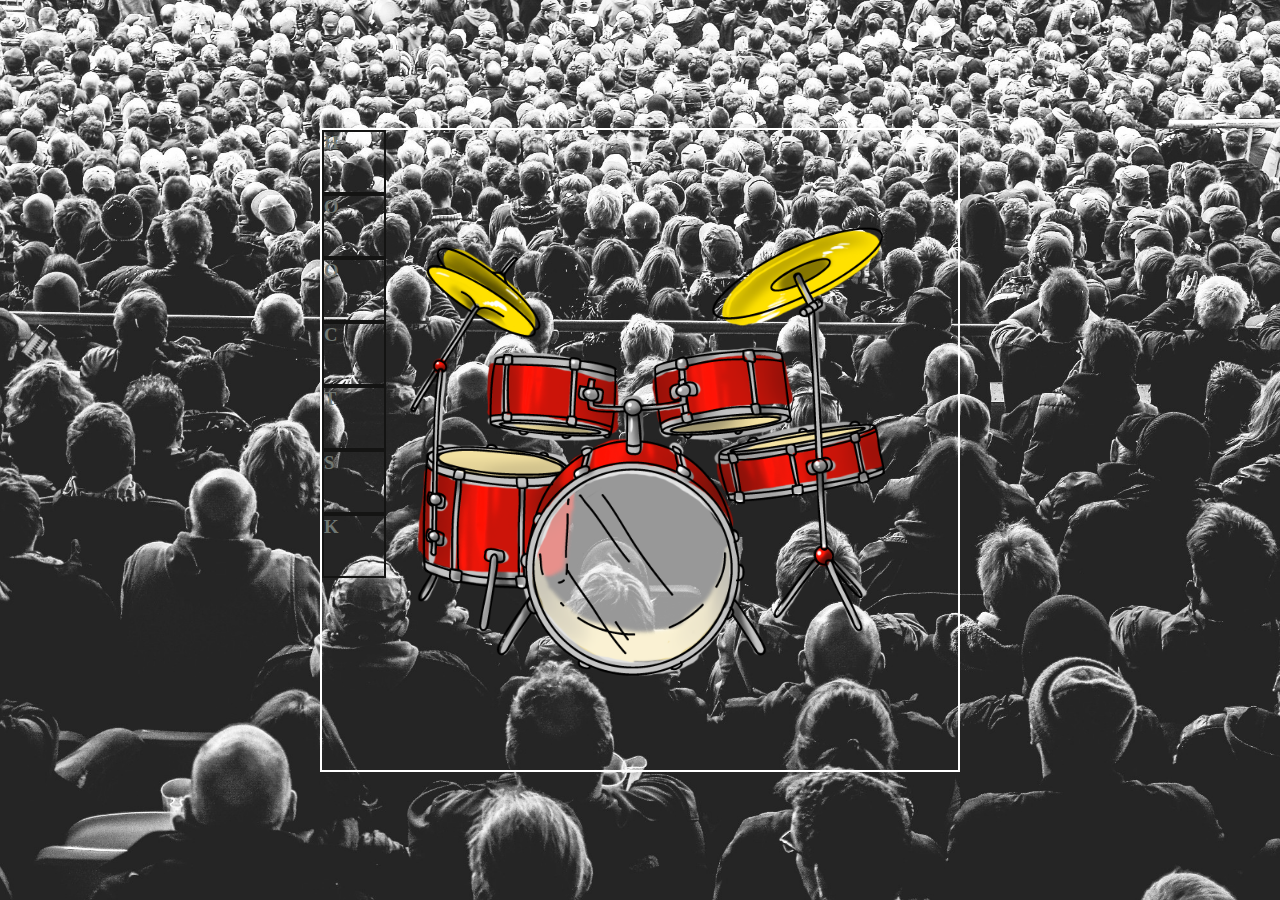
==== 01_JS_Drum_Kit/index.html @ 19f9cda3 "Estructura html, estilos contenedor e imagen, falta colocar las teclas en su sitio y darle estilo." ====
<!DOCTYPE html>
<html lang="es">

  <head>
    <meta charset="UTF-8">
    <meta name="viewport" content="width=device-width, initial-scale=1.0">
    <link rel="stylesheet" href="normalize.css">
    <link rel="stylesheet" href="styles.css">
    <link rel="shortcut icon" href="images/bateria.png" type="image/x-icon">
    <title>Drump kit</title>
  </head>

  <body>
    <main class="container">
      <div class="container__image"></div>
      </div>
      <div class="container__keys">
        <div class="key" id="h">
          <h3>H</h3>
        </div>
        <div class="key" id="o">
          <h3>O</h3>
        </div>
        <div class="key" id="b">
          <h3>O</h3>
        </div>
        <div class="key" id="c">
          <h3>C</h3>
        </div>
        <div class="key" id="t">
          <h3>T</h3>
        </div>
        <div class="key" id="s">
          <h3>S</h3>
        </div>
        <div class="key" id="k">
          <h3>K</h3>
        </div>
      </div>
      
    </main>
  </body>

</html>
---- 01_JS_Drum_Kit/styles.css ----
/* Estilos generales */

* {
  margin: 0;
  padding: 0;
  box-sizing: border-box;
}

body {
  min-height: 100vh;
  
  display: flex;
  justify-content: center;
  align-items: center; 
  background: url(images/background.jpg) no-repeat center center / cover;
}

/* Contenedores */

.container {
  position: relative;
  width: 50%;
  padding-top: 50%;
  border: 2px solid white;
  min-width: 370px;
  min-height: 370px;
}

.container__image {
  width: 100%;
  height: 100%;
  position: absolute;
  top: 0;
  left: 0;
  background: url(images/klipartz.com\ \(1\).png) no-repeat center center / cover;
}

.container__keys {
  width: 100%;
  height: 100%;
  position: absolute;
  top: 0;
  left: 0;
}

/* Teclas */

.key {
  border: 2px solid rgb(20, 20, 19);
  width: 10%;
  height: 10%;
  color: rgb(112, 119, 114);
}
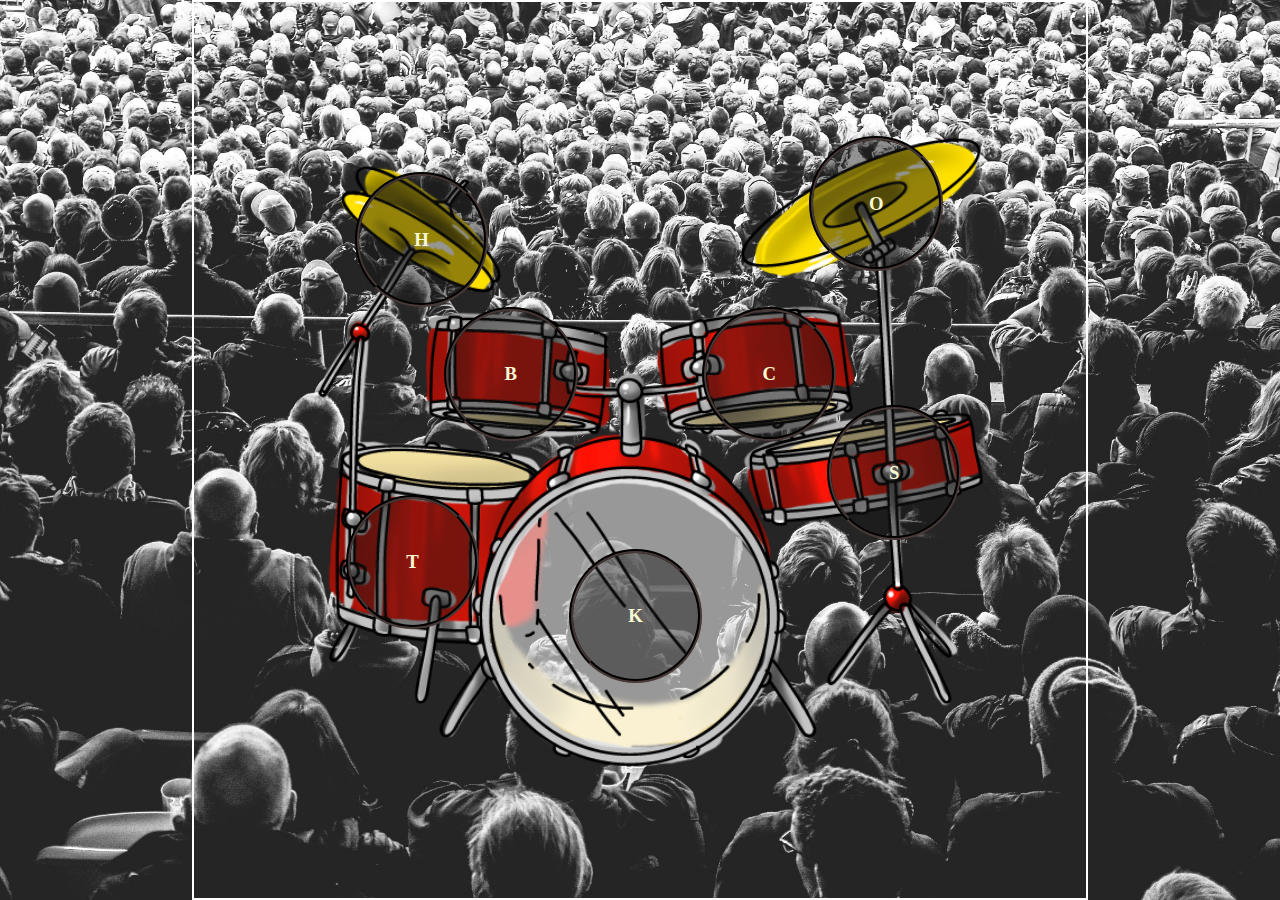
==== commit d24ad60a: "Colocación teclas sobre tambores." ====
--- a/01_JS_Drum_Kit/index.html
+++ b/01_JS_Drum_Kit/index.html
@@ -22,7 +22,7 @@
           <h3>O</h3>
         </div>
         <div class="key" id="b">
-          <h3>O</h3>
+          <h3>B</h3>
         </div>
         <div class="key" id="c">
           <h3>C</h3>
--- a/01_JS_Drum_Kit/styles.css
+++ b/01_JS_Drum_Kit/styles.css
@@ -19,8 +19,8 @@
 
 .container {
   position: relative;
-  width: 50%;
-  padding-top: 50%;
+  width: 70%;
+  padding-top: 70%;
   border: 2px solid white;
   min-width: 370px;
   min-height: 370px;
@@ -38,16 +38,93 @@
 .container__keys {
   width: 100%;
   height: 100%;
-  position: absolute;
-  top: 0;
-  left: 0;
 }
 
 /* Teclas */
 
 .key {
+  display: flex;
+  align-items: center;
+  justify-content: center;
   border: 2px solid rgb(20, 20, 19);
   width: 10%;
   height: 10%;
-  color: rgb(112, 119, 114);
+  color: lightgoldenrodyellow
 }
+
+#k{
+  position: absolute;
+  top: 61%;
+  left: 42%;
+  height: 15%;
+  width: 15%;
+  border: groove 4px rgb(70, 57, 55);
+  border-radius: 50%;
+  background-color:rgba(20, 20, 19, 0.452)
+}
+
+#t{
+  position: absolute;
+  top: 55%;
+  left: 17%;
+  height: 15%;
+  width: 15%;
+  border: groove 4px rgb(70, 57, 55);
+  border-radius: 50%;
+  background-color:rgba(20, 20, 19, 0.452)
+}
+
+#s{
+  position: absolute;
+  top: 45%;
+  left: 71%;
+  height: 15%;
+  width: 15%;
+  border: groove 4px rgb(70, 57, 55);
+  border-radius: 50%;
+  background-color:rgba(20, 20, 19, 0.452)
+}
+
+#b{
+  position: absolute;
+  top: 34%;
+  left: 28%;
+  height: 15%;
+  width: 15%;
+  border: groove 4px rgb(70, 57, 55);
+  border-radius: 50%;
+  background-color:rgba(20, 20, 19, 0.452)
+}
+
+#o{
+  position: absolute;
+  top: 15%;
+  left: 69%;
+  height: 15%;
+  width: 15%;
+  border: groove 4px rgb(70, 57, 55);
+  border-radius: 50%;
+  background-color:rgba(20, 20, 19, 0.452)
+}
+
+#c{
+  position: absolute;
+  top: 34%;
+  left: 57%;
+  height: 15%;
+  width: 15%;
+  border: groove 4px rgb(70, 57, 55);
+  border-radius: 50%;
+  background-color:rgba(20, 20, 19, 0.452)
+}
+
+#h{
+  position: absolute;
+  top: 19%;
+  left: 18%;
+  height: 15%;
+  width: 15%;
+  border: groove 4px rgb(70, 57, 55);
+  border-radius: 50%;
+  background-color:rgba(20, 20, 19, 0.452)
+}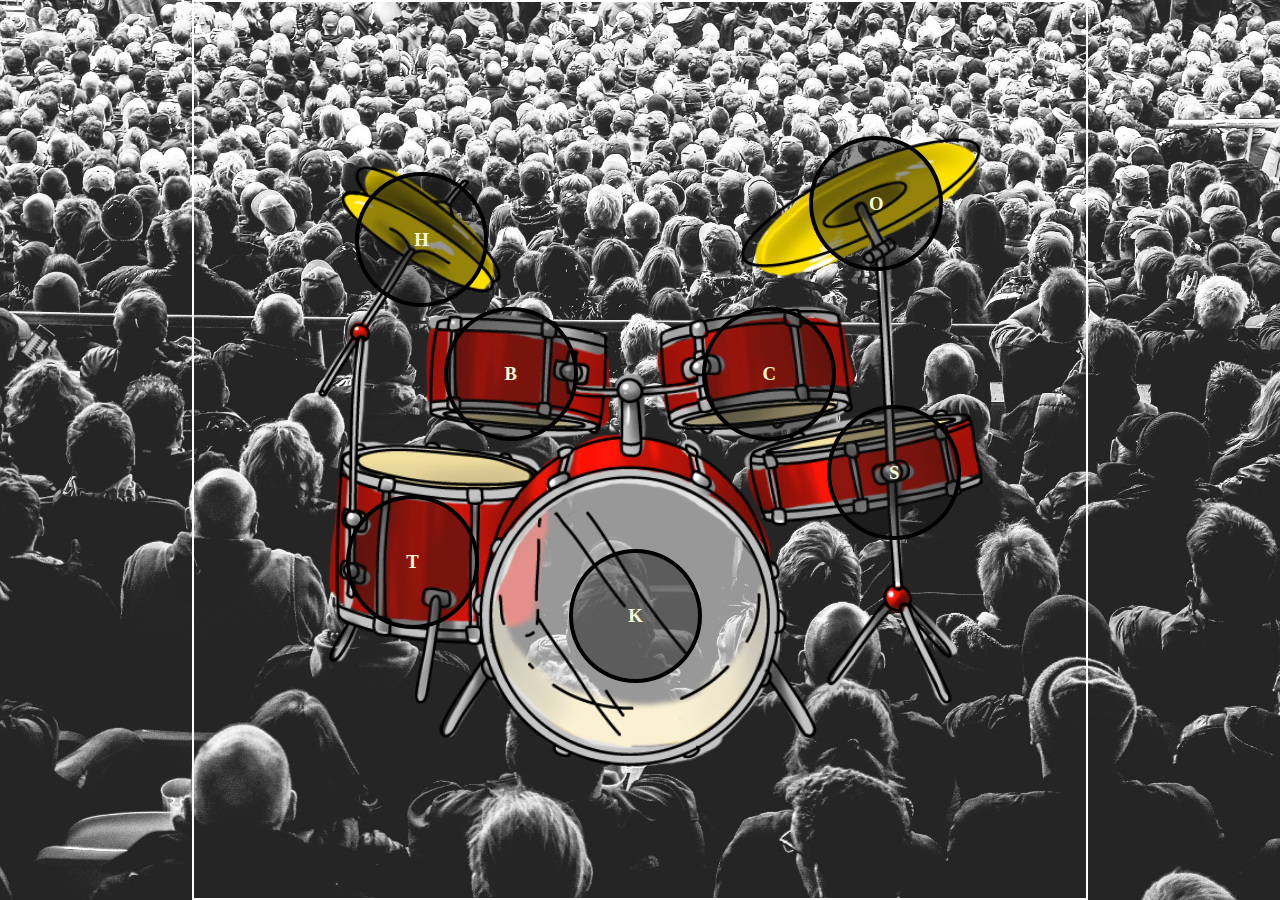
==== commit 2782aca3: "Sonidos al pulsar las teclas" ====
--- a/01_JS_Drum_Kit/index.html
+++ b/01_JS_Drum_Kit/index.html
@@ -39,6 +39,8 @@
       </div>
       
     </main>
+
+    <script src="app.js"></script>
   </body>
 
 </html>--- a/01_JS_Drum_Kit/styles.css
+++ b/01_JS_Drum_Kit/styles.css
@@ -49,7 +49,15 @@
   border: 2px solid rgb(20, 20, 19);
   width: 10%;
   height: 10%;
-  color: lightgoldenrodyellow
+  color: lightgoldenrodyellow;
+  border: solid 4px black;
+  border-radius: 50%;
+  background-color:rgba(20, 20, 19, 0.452)
+}
+
+.pressed {
+  border: solid 8px yellow;
+  font-size: 1.35em;
 }
 
 #k{
@@ -58,9 +66,6 @@
   left: 42%;
   height: 15%;
   width: 15%;
-  border: groove 4px rgb(70, 57, 55);
-  border-radius: 50%;
-  background-color:rgba(20, 20, 19, 0.452)
 }
 
 #t{
@@ -69,9 +74,6 @@
   left: 17%;
   height: 15%;
   width: 15%;
-  border: groove 4px rgb(70, 57, 55);
-  border-radius: 50%;
-  background-color:rgba(20, 20, 19, 0.452)
 }
 
 #s{
@@ -80,9 +82,6 @@
   left: 71%;
   height: 15%;
   width: 15%;
-  border: groove 4px rgb(70, 57, 55);
-  border-radius: 50%;
-  background-color:rgba(20, 20, 19, 0.452)
 }
 
 #b{
@@ -91,9 +90,6 @@
   left: 28%;
   height: 15%;
   width: 15%;
-  border: groove 4px rgb(70, 57, 55);
-  border-radius: 50%;
-  background-color:rgba(20, 20, 19, 0.452)
 }
 
 #o{
@@ -102,9 +98,6 @@
   left: 69%;
   height: 15%;
   width: 15%;
-  border: groove 4px rgb(70, 57, 55);
-  border-radius: 50%;
-  background-color:rgba(20, 20, 19, 0.452)
 }
 
 #c{
@@ -113,9 +106,6 @@
   left: 57%;
   height: 15%;
   width: 15%;
-  border: groove 4px rgb(70, 57, 55);
-  border-radius: 50%;
-  background-color:rgba(20, 20, 19, 0.452)
 }
 
 #h{
@@ -124,7 +114,4 @@
   left: 18%;
   height: 15%;
   width: 15%;
-  border: groove 4px rgb(70, 57, 55);
-  border-radius: 50%;
-  background-color:rgba(20, 20, 19, 0.452)
 }